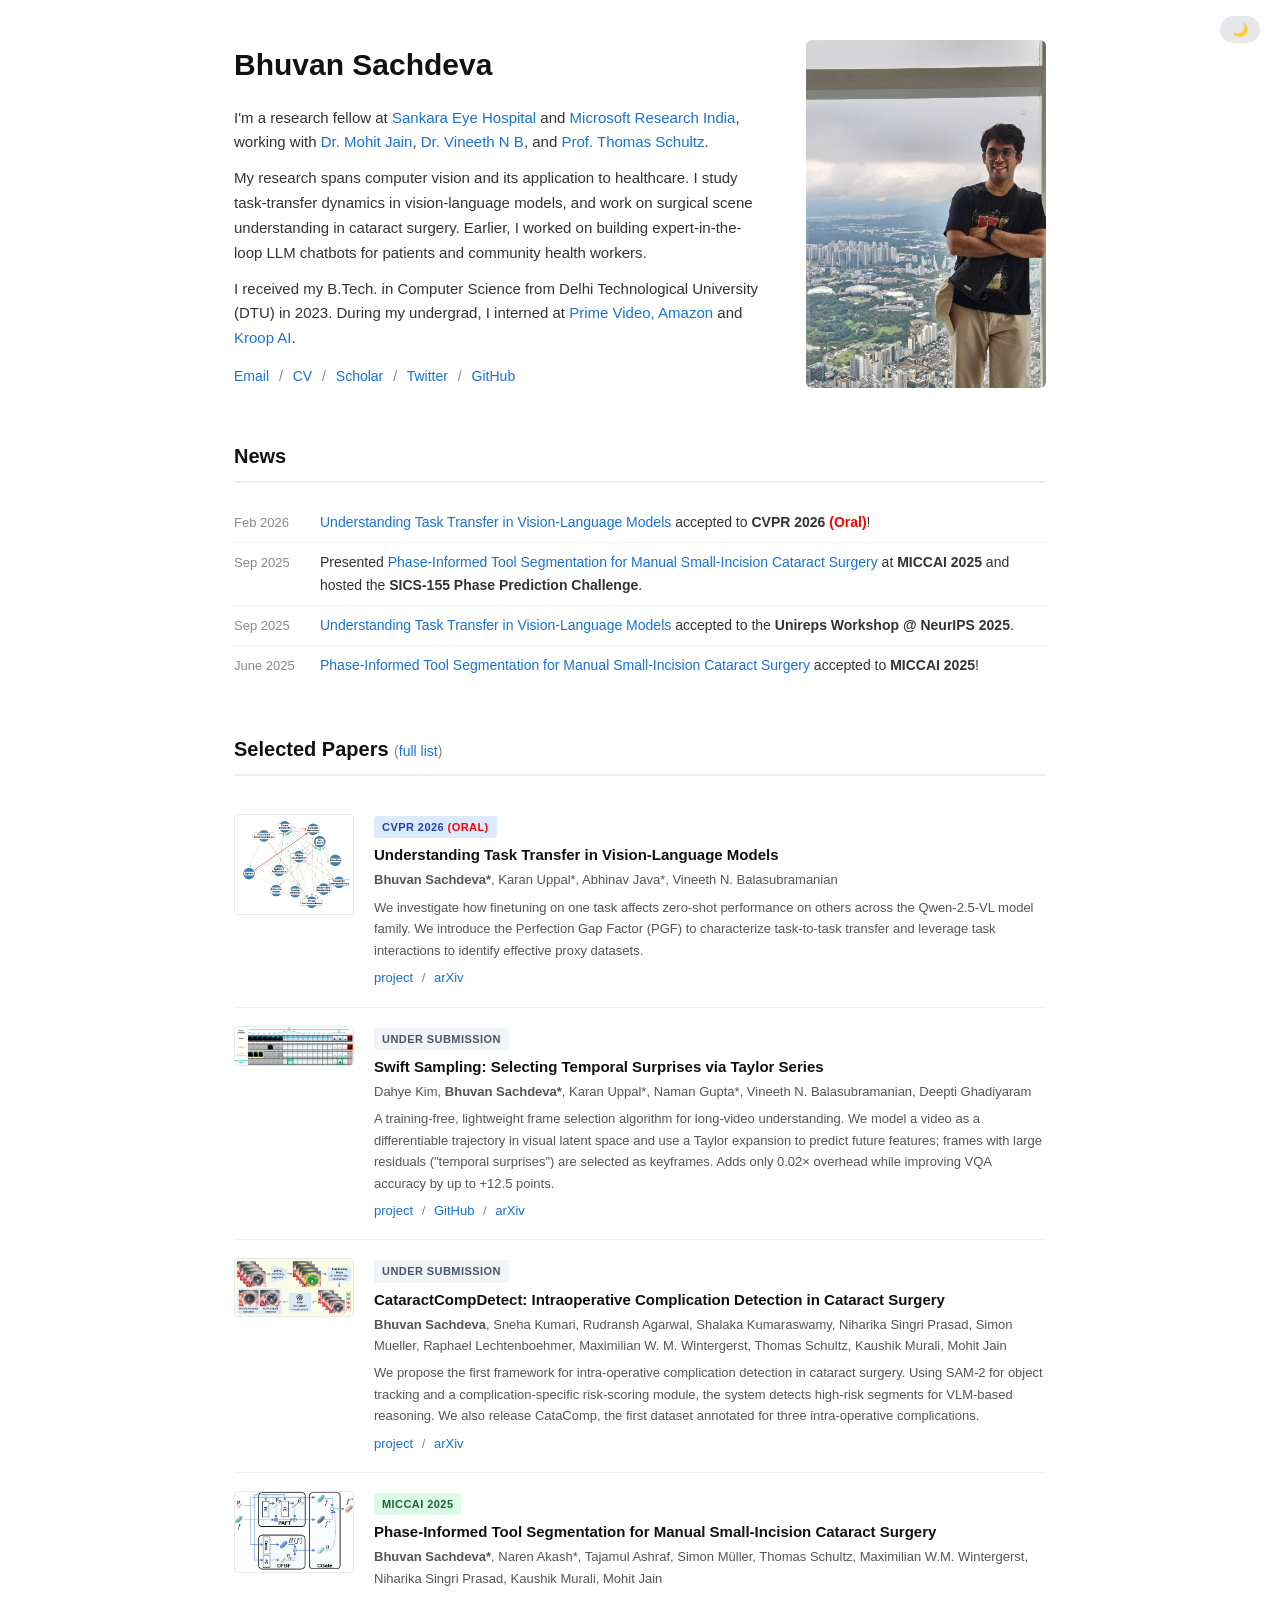
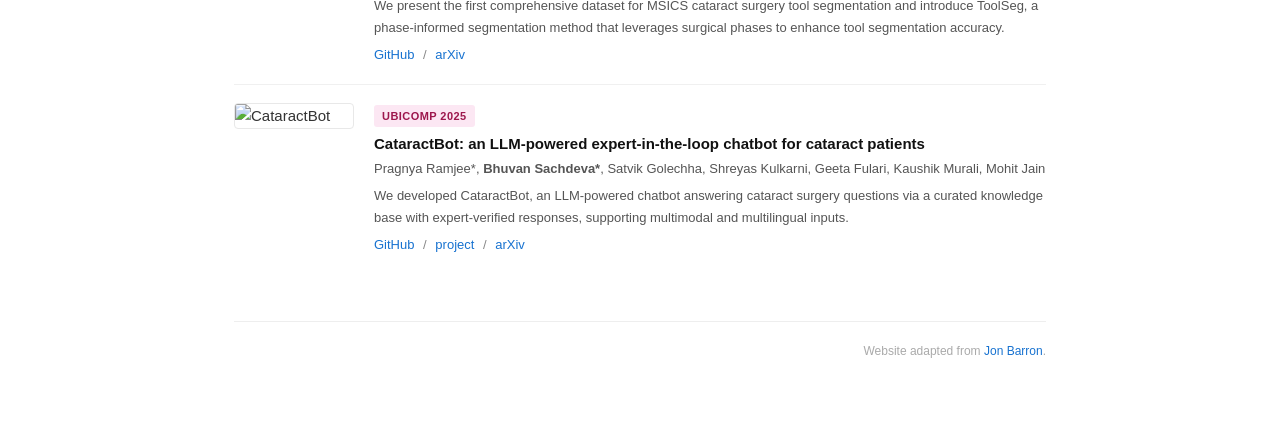
==== index.html @ 76981aab "Point Task Transfer title to CVPR page; drop separate CVPR link Co-authored-by: Copilot <223556219+C" ====
<!DOCTYPE HTML>
<html lang="en">
  <head>
    <meta http-equiv="Content-Type" content="text/html; charset=UTF-8">
    <title>Bhuvan Sachdeva</title>
    <meta name="author" content="Bhuvan Sachdeva">
    <meta name="viewport" content="width=device-width, initial-scale=1">
    <link rel="shortcut icon" href="images/favicon/favicon.ico" type="image/x-icon">
    <link rel="stylesheet" type="text/css" href="stylesheet.css">
    <link rel="preconnect" href="https://fonts.googleapis.com">
    <link rel="preconnect" href="https://fonts.gstatic.com" crossorigin>
    <meta name="google-site-verification" content="ce9gPNCKdp3xchlWfo3Unsd8j4MYMaeHpjmgMahE4kA" />
  </head>

  <body>
    <button class="theme-toggle" onclick="toggleTheme()" id="theme-btn"></button>
    <script>
      const btn = document.getElementById('theme-btn');
      const saved = localStorage.getItem('theme');
      const prefersDark = window.matchMedia('(prefers-color-scheme: dark)').matches;
      const isDark = saved ? saved === 'dark' : prefersDark;
      document.documentElement.setAttribute('data-theme', isDark ? 'dark' : 'light');
      btn.textContent = isDark ? '☀️' : '🌙';
      function toggleTheme() {
        const dark = document.documentElement.getAttribute('data-theme') === 'dark';
        document.documentElement.setAttribute('data-theme', dark ? 'light' : 'dark');
        btn.textContent = dark ? '🌙' : '☀️';
        localStorage.setItem('theme', dark ? 'light' : 'dark');
      }
    </script>
    <div class="container">

      <!-- Profile Section -->
      <section class="profile-section">
        <div class="profile-text">
          <h1 class="name">Bhuvan Sachdeva</h1>
          <p>
            I'm a research fellow at <a href="https://sankaraeye.com/">Sankara Eye Hospital</a> and <a href="https://www.microsoft.com/en-us/research/lab/microsoft-research-india/">Microsoft Research India</a>, working with <a href="https://mohitjaindr.github.io/">Dr. Mohit Jain</a>,
            <a href="https://people.iith.ac.in/vineethnb/">Dr. Vineeth N B</a>, and <a href="https://www.uni-bonn.de/en/research-and-teaching/research-profile/transdisciplinary-research-areas/tra-3-life-and-health/members-directory/thomas-schultz">Prof. Thomas Schultz</a>.
          </p>
          <p>
            My research spans computer vision and its application to healthcare. I study task-transfer dynamics in vision-language models, and work on surgical scene understanding in cataract surgery. Earlier, I worked on building expert-in-the-loop LLM chatbots for patients and community health workers.
          </p>
          <p>
            I received my B.Tech. in Computer Science from Delhi Technological University (DTU) in 2023. During my undergrad, I interned at <a href="https://www.amazon.science/">Prime Video, Amazon</a> and <a href="https://kroop.ai/">Kroop AI</a>.
          </p>
          <div class="links">
            <a href="mailto:sachdeva.bhuvan21@gmail.com">Email</a>
            <span class="sep">/</span>
            <a href="data/BhuvanSachdeva-CV.pdf">CV</a>
            <span class="sep">/</span>
            <a href="https://scholar.google.com/citations?user=4wp1xtwAAAAJ&hl=en">Scholar</a>
            <span class="sep">/</span>
            <a href="https://x.com/SachdevaBhuvan">Twitter</a>
            <span class="sep">/</span>
            <a href="https://github.com/Bhuvan-21">GitHub</a>
          </div>
        </div>
        <div class="profile-photo">
          <img src="images/BhuvanSachdeva.jpeg" alt="Bhuvan Sachdeva">
        </div>
      </section>

      <!-- News Section -->
      <section class="content-section">
        <h2>News</h2>
        <ul class="news-list">
          <li>
            <span class="news-date">Feb 2026</span>
            <span class="news-text"><a href="https://aka.ms/task-transfer-vlms/">Understanding Task Transfer in Vision-Language Models</a> accepted to <strong>CVPR 2026 <span style="color:red;">(Oral)</span></strong>!</span>
          </li>
          <li>
            <span class="news-date">Sep 2025</span>
            <span class="news-text">Presented <a href="https://arxiv.org/abs/2411.16794">Phase-Informed Tool Segmentation for Manual Small-Incision Cataract Surgery</a> at <strong>MICCAI 2025</strong> and hosted the <strong>SICS-155 Phase Prediction Challenge</strong>.</span>
          </li>
          <li>
            <span class="news-date">Sep 2025</span>
            <span class="news-text"><a href="https://aka.ms/task-transfer-vlms/">Understanding Task Transfer in Vision-Language Models</a> accepted to the <strong>Unireps Workshop @ NeurIPS 2025</strong>.</span>
          </li>
          <li>
            <span class="news-date">June 2025</span>
            <span class="news-text"><a href="https://arxiv.org/abs/2411.16794">Phase-Informed Tool Segmentation for Manual Small-Incision Cataract Surgery</a> accepted to <strong>MICCAI 2025</strong>!</span>
          </li>
        </ul>
      </section>

      <!-- Selected Papers Section -->
      <section class="content-section">
        <h2>Selected Papers <span class="section-note">(<a href="publications.html">full list</a>)</span></h2>

        <div class="paper-card highlight-paper">
          <div class="paper-thumb">
            <img src="images/TaskTransfer.png" alt="Task Transfer">
          </div>
          <div class="paper-info">
            <div class="venue-badge cvpr">CVPR 2026 <span style="color:red;">(Oral)</span></div>
            <a class="paper-title" href="https://cvpr.thecvf.com/virtual/2026/oral/40378">Understanding Task Transfer in Vision-Language Models</a>
            <p class="paper-authors"><strong>Bhuvan Sachdeva*</strong>, Karan Uppal*, Abhinav Java*, Vineeth N. Balasubramanian</p>
            <p class="paper-desc">We investigate how finetuning on one task affects zero-shot performance on others across the Qwen-2.5-VL model family. We introduce the Perfection Gap Factor (PGF) to characterize task-to-task transfer and leverage task interactions to identify effective proxy datasets.</p>
            <div class="paper-links">
              <a href="https://aka.ms/task-transfer-vlms/">project</a>
              <span class="sep">/</span>
              <a href="https://arxiv.org/abs/2511.18787">arXiv</a>
            </div>
          </div>
        </div>

        <div class="paper-card highlight-paper">
          <div class="paper-thumb">
            <img src="images/SwiftSampling.png" alt="Swift Sampling">
          </div>
          <div class="paper-info">
            <div class="venue-badge submission">Under Submission</div>
            <a class="paper-title" href="https://kim-dahye.github.io/swift-sampling/">Swift Sampling: Selecting Temporal Surprises via Taylor Series</a>
            <p class="paper-authors">Dahye Kim, <strong>Bhuvan Sachdeva*</strong>, Karan Uppal*, Naman Gupta*, Vineeth N. Balasubramanian, Deepti Ghadiyaram</p>
            <p class="paper-desc">A training-free, lightweight frame selection algorithm for long-video understanding. We model a video as a differentiable trajectory in visual latent space and use a Taylor expansion to predict future features; frames with large residuals ("temporal surprises") are selected as keyframes. Adds only 0.02× overhead while improving VQA accuracy by up to +12.5 points.</p>
            <div class="paper-links">
              <a href="https://kim-dahye.github.io/swift-sampling/">project</a>
              <span class="sep">/</span>
              <a href="https://github.com/kim-dahye/SwiftSampling">GitHub</a>
              <span class="sep">/</span>
              <a href="https://arxiv.org/abs/2605.22678">arXiv</a>
            </div>
          </div>
        </div>

        <div class="paper-card highlight-paper">
          <div class="paper-thumb">
            <img src="images/CataComp.jpg" alt="CataractCompDetect">
          </div>
          <div class="paper-info">
            <div class="venue-badge submission">Under Submission</div>
            <a class="paper-title" href="https://arxiv.org/pdf/2511.18968">CataractCompDetect: Intraoperative Complication Detection in Cataract Surgery</a>
            <p class="paper-authors"><strong>Bhuvan Sachdeva</strong>, Sneha Kumari, Rudransh Agarwal, Shalaka Kumaraswamy, Niharika Singri Prasad, Simon Mueller, Raphael Lechtenboehmer, Maximilian W. M. Wintergerst, Thomas Schultz, Kaushik Murali, Mohit Jain</p>
            <p class="paper-desc">We propose the first framework for intra-operative complication detection in cataract surgery. Using SAM-2 for object tracking and a complication-specific risk-scoring module, the system detects high-risk segments for VLM-based reasoning. We also release CataComp, the first dataset annotated for three intra-operative complications.</p>
            <div class="paper-links">
              <a href="https://sri-kanchi-kamakoti-medical-trust.github.io/sics-comp-detect/">project</a>
              <span class="sep">/</span>
              <a href="https://arxiv.org/pdf/2511.18968">arXiv</a>
            </div>
          </div>
        </div>

        <div class="paper-card highlight-paper">
          <div class="paper-thumb">
            <img src="images/ToolSeg.png" alt="ToolSeg">
          </div>
          <div class="paper-info">
            <div class="venue-badge miccai">MICCAI 2025</div>
            <a class="paper-title" href="https://papers.miccai.org/miccai-2025/paper/1776_paper.pdf">Phase-Informed Tool Segmentation for Manual Small-Incision Cataract Surgery</a>
            <p class="paper-authors"><strong>Bhuvan Sachdeva*</strong>, Naren Akash*, Tajamul Ashraf, Simon Müller, Thomas Schultz, Maximilian W.M. Wintergerst, Niharika Singri Prasad, Kaushik Murali, Mohit Jain</p>
            <p class="paper-desc">We present the first comprehensive dataset for MSICS cataract surgery tool segmentation and introduce ToolSeg, a phase-informed segmentation method that leverages surgical phases to enhance tool segmentation accuracy.</p>
            <div class="paper-links">
              <a href="https://github.com/Sri-Kanchi-Kamakoti-Medical-Trust/ToolSeg">GitHub</a>
              <span class="sep">/</span>
              <a href="https://arxiv.org/abs/2411.16794">arXiv</a>
            </div>
          </div>
        </div>

        <div class="paper-card highlight-paper">
          <div class="paper-thumb">
            <img src="images/Catbot.png" alt="CataractBot">
          </div>
          <div class="paper-info">
            <div class="venue-badge acm">UbiComp 2025</div>
            <a class="paper-title" href="https://dl.acm.org/doi/pdf/10.1145/3729479">CataractBot: an LLM-powered expert-in-the-loop chatbot for cataract patients</a>
            <p class="paper-authors">Pragnya Ramjee*, <strong>Bhuvan Sachdeva*</strong>, Satvik Golechha, Shreyas Kulkarni, Geeta Fulari, Kaushik Murali, Mohit Jain</p>
            <p class="paper-desc">We developed CataractBot, an LLM-powered chatbot answering cataract surgery questions via a curated knowledge base with expert-verified responses, supporting multimodal and multilingual inputs.</p>
            <div class="paper-links">
              <a href="https://github.com/Microsoft/byoeb">GitHub</a>
              <span class="sep">/</span>
              <a href="https://www.microsoft.com/en-us/research/publication/cataractbot-an-llm-powered-expert-in-the-loop-chatbot-for-cataract-patients/">project</a>
              <span class="sep">/</span>
              <a href="https://arxiv.org/abs/2402.04620">arXiv</a>
            </div>
          </div>
        </div>
      </section>

      <!-- Footer -->
      <footer>
        <p>Website adapted from <a href="https://jonbarron.info/">Jon Barron</a>.</p>
      </footer>

    </div>
  </body>
</html>
---- stylesheet.css ----
/* ── Base ── */
*, *::before, *::after { box-sizing: border-box; }

/* ── Color variables ── */
:root {
  --bg: #ffffff;
  --text: #333333;
  --text-secondary: #555555;
  --text-muted: #888888;
  --heading: #111111;
  --link: #1772d0;
  --link-hover: #f09228;
  --border: #f0f0f0;
  --border-section: #eeeeee;
  --news-border: #f2f2f2;
  --thumb-border: #e8e8e8;
  --footer-text: #aaaaaa;
  --toggle-bg: #e5e7eb;
  --toggle-fg: #374151;
}

[data-theme="dark"] {
  --bg: #0f1117;
  --text: #d1d5db;
  --text-secondary: #9ca3af;
  --text-muted: #6b7280;
  --heading: #f3f4f6;
  --link: #60a5fa;
  --link-hover: #f09228;
  --border: #1f2937;
  --border-section: #1f2937;
  --news-border: #1f2937;
  --thumb-border: #374151;
  --footer-text: #4b5563;
  --toggle-bg: #374151;
  --toggle-fg: #d1d5db;
}

body {
  margin: 0;
  padding: 0;
  background: #fff;
  color: #333;
  font-family: -apple-system, BlinkMacSystemFont, 'Segoe UI', Helvetica, Arial, sans-serif;
  font-size: 15px;
  line-height: 1.65;
  background: var(--bg);
  color: var(--text);
  transition: background 0.2s, color 0.2s;
}

a {
  color: var(--link);
  text-decoration: none;
}
a:hover, a:focus {
  color: var(--link-hover);
  text-decoration: none;
}

h1, h2, h3 {
  font-family: -apple-system, BlinkMacSystemFont, 'Segoe UI', Helvetica, Arial, sans-serif;
  font-weight: 700;
  margin: 0;
}

p { margin: 0 0 0.75em; }
p:last-child { margin-bottom: 0; }

strong { font-weight: 700; }

/* ── Layout ── */
.container {
  max-width: 860px;
  margin: 0 auto;
  padding: 40px 24px 60px;
}

/* ── Profile Section ── */
.profile-section {
  display: flex;
  align-items: stretch;
  gap: 40px;
  margin-bottom: 52px;
}

.profile-text {
  flex: 1;
}

h1.name {
  font-size: 30px;
  font-weight: 700;
  margin-bottom: 16px;
  color: var(--heading);
}

.profile-photo {
  flex-shrink: 0;
  width: 240px;
}

.profile-photo img {
  width: 100%;
  height: 100%;
  border-radius: 6px;
  object-fit: cover;
  object-position: center top;
  display: block;
}

.links {
  margin-top: 14px;
  font-size: 14px;
}

.links .sep {
  margin: 0 6px;
  color: var(--text-muted);
}

/* ── Content Sections ── */
.content-section {
  margin-bottom: 48px;
}

.content-section h2 {
  font-size: 20px;
  font-weight: 700;
  color: var(--heading);
  border-bottom: 2px solid var(--border-section);
  padding-bottom: 8px;
  margin-bottom: 20px;
}

.section-note {
  font-size: 14px;
  font-weight: 400;
  color: var(--text-muted);
}

/* ── News ── */
.news-list {
  list-style: none;
  margin: 0;
  padding: 0;
}

.news-list li {
  display: flex;
  gap: 16px;
  padding: 8px 0;
  border-bottom: 1px solid var(--news-border);
  font-size: 14px;
}

.news-list li:last-child { border-bottom: none; }

.news-date {
  flex-shrink: 0;
  width: 70px;
  color: var(--text-muted);
  font-size: 13px;
  padding-top: 1px;
}

/* ── Paper Cards ── */
.paper-card {
  display: flex;
  gap: 20px;
  padding: 18px 0;
  border-bottom: 1px solid var(--border);
}

.paper-card:last-child { border-bottom: none; }

.highlight-paper {
}

.paper-thumb {
  flex-shrink: 0;
  width: 120px;
  align-self: flex-start;
}

.paper-thumb img {
  width: 100%;
  border-radius: 4px;
  border: 1px solid var(--thumb-border);
  display: block;
}

.paper-info {
  flex: 1;
}

.venue-badge {
  display: inline-block;
  font-size: 11px;
  font-weight: 700;
  letter-spacing: 0.04em;
  text-transform: uppercase;
  padding: 2px 8px;
  border-radius: 3px;
  margin-bottom: 6px;
}

.venue-badge.cvpr {
  background: #dbeafe;
  color: #1e40af;
}

.venue-badge.miccai {
  background: #dcfce7;
  color: #166534;
}

.venue-badge.acm {
  background: #fce7f3;
  color: #9d174d;
}

.venue-badge.nature {
  background: #fef9c3;
  color: #854d0e;
}

.venue-badge.chi {
  background: #ede9fe;
  color: #5b21b6;
}

.venue-badge.ejo {
  background: #ffedd5;
  color: #9a3412;
}

.venue-badge.submission {
  background: #f1f5f9;
  color: #475569;
}

a.paper-title {
  font-size: 15px;
  font-weight: 700;
  color: var(--heading);
  display: block;
  margin-bottom: 4px;
  line-height: 1.4;
}

a.paper-title:hover { color: var(--link); }

.paper-authors {
  font-size: 13px;
  color: var(--text-secondary);
  margin-bottom: 4px;
}

.paper-venue {
  font-size: 13px;
  color: var(--text-muted);
  font-style: italic;
  margin-bottom: 4px;
}

.paper-desc {
  font-size: 13px;
  color: var(--text-secondary);
  margin-top: 6px;
  margin-bottom: 4px;
}

.paper-links {
  font-size: 13px;
  margin-top: 6px;
}

.paper-links .sep {
  margin: 0 5px;
  color: var(--text-muted);
}

/* ── Footer ── */
footer {
  border-top: 1px solid var(--border-section);
  padding-top: 20px;
  font-size: 12px;
  color: var(--footer-text);
  text-align: right;
}

/* ── Dark mode toggle ── */
.theme-toggle {
  position: fixed;
  top: 16px;
  right: 20px;
  background: var(--toggle-bg);
  color: var(--toggle-fg);
  border: none;
  border-radius: 20px;
  padding: 6px 12px;
  font-size: 13px;
  cursor: pointer;
  z-index: 999;
  transition: background 0.2s, color 0.2s;
}
.theme-toggle:hover { opacity: 0.8; }
@media (max-width: 600px) {
  .profile-section {
    flex-direction: column-reverse;
    align-items: center;
  }
  .profile-photo { width: 140px; }
  .paper-thumb { width: 80px; }
  .news-date { width: 56px; }
}
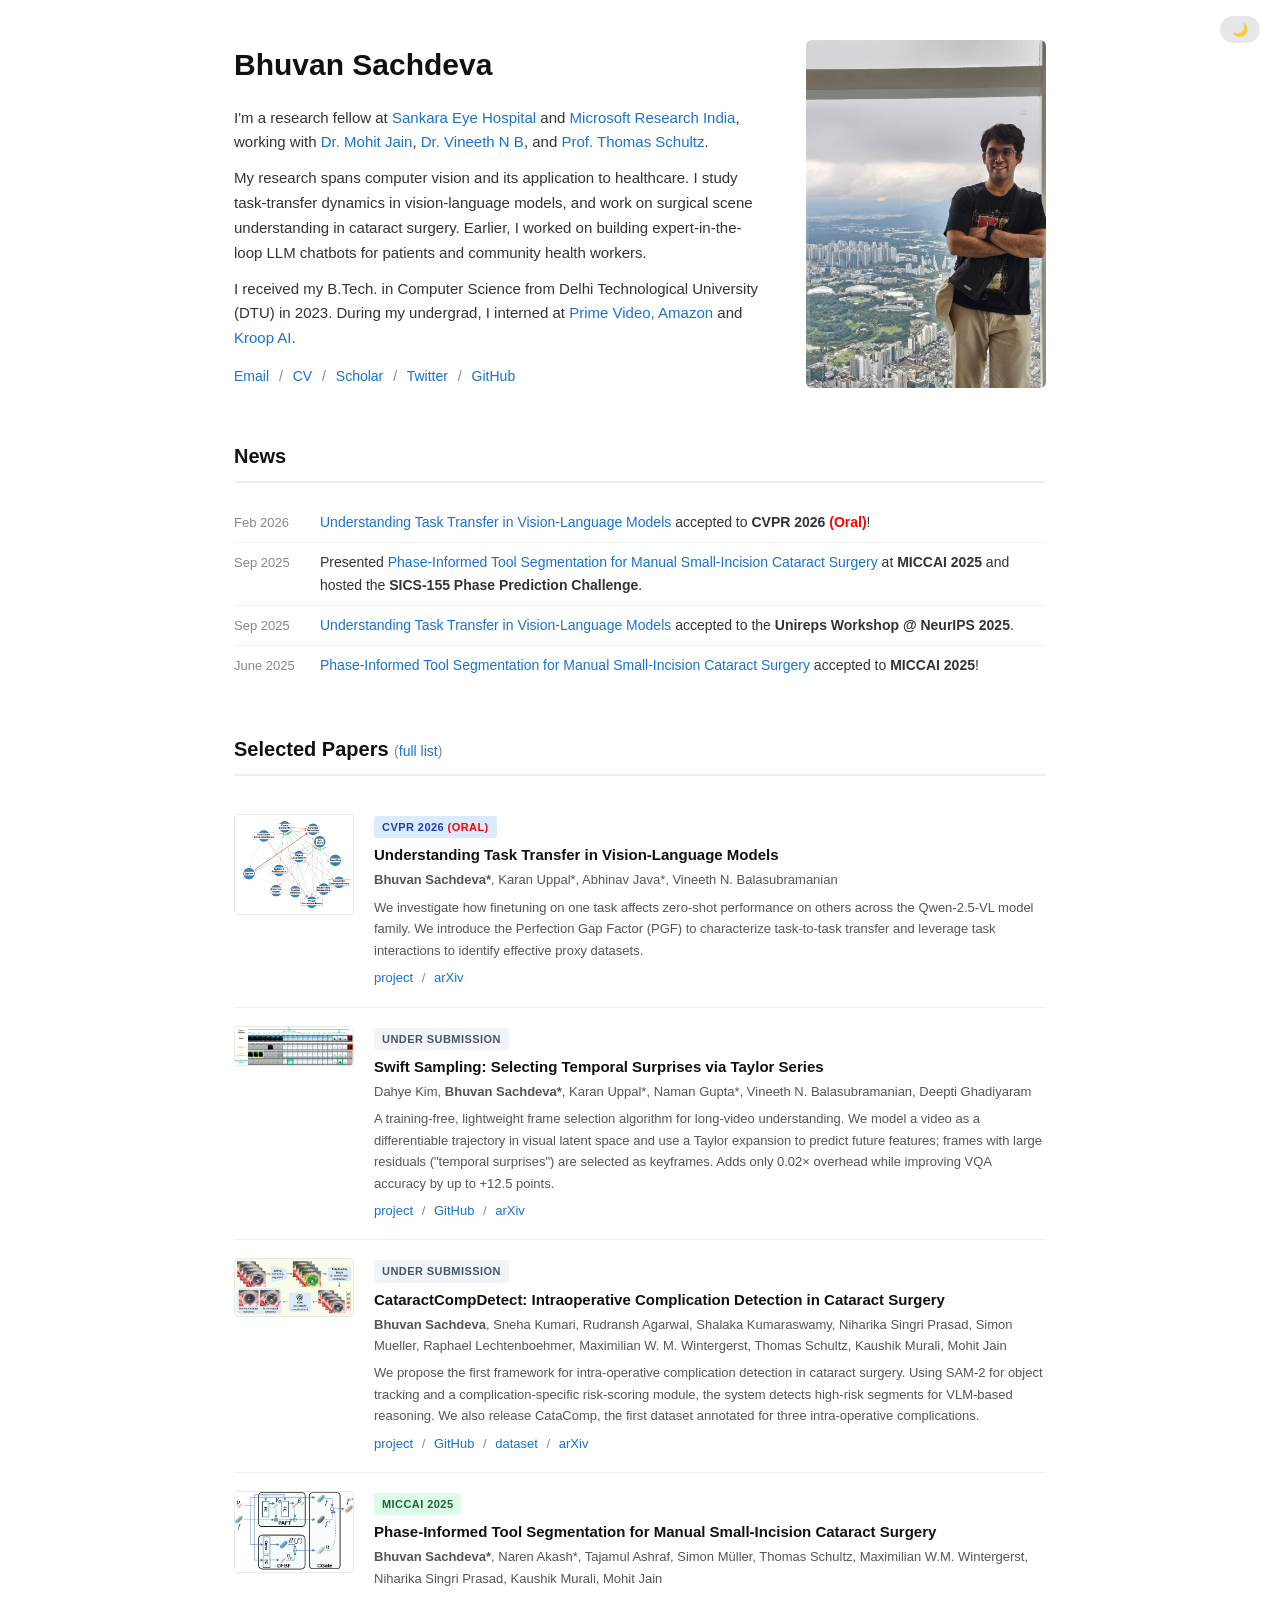
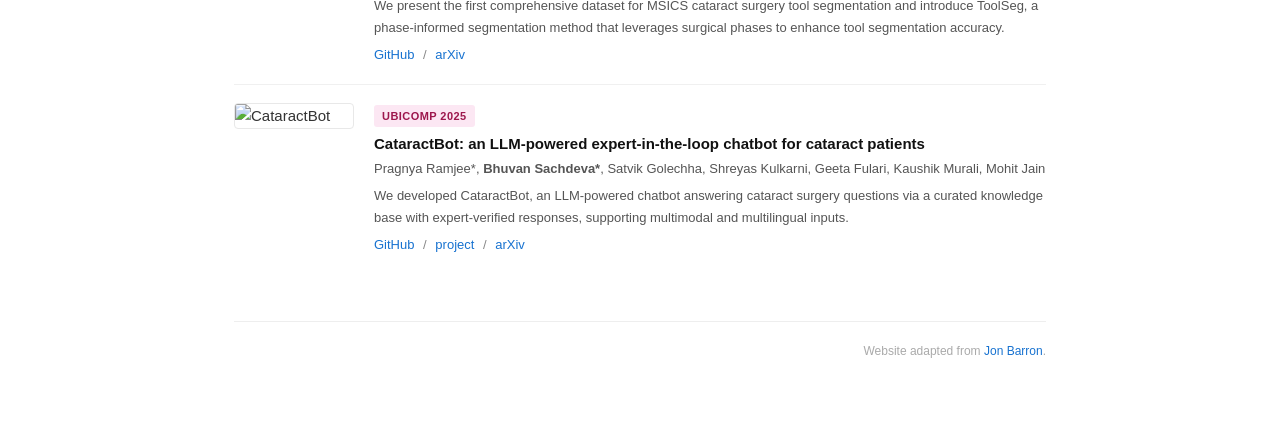
==== commit f63e6d36: "Add GitHub and dataset links to CataractCompDetect Co-authored-by: Copilot <223556219+Copilot@users." ====
--- a/index.html
+++ b/index.html
@@ -136,6 +136,10 @@
             <div class="paper-links">
               <a href="https://sri-kanchi-kamakoti-medical-trust.github.io/sics-comp-detect/">project</a>
               <span class="sep">/</span>
+              <a href="https://github.com/Sri-Kanchi-Kamakoti-Medical-Trust/CataCompDetect">GitHub</a>
+              <span class="sep">/</span>
+              <a href="https://huggingface.co/datasets/SankaraEyeHospital/Catacomp-104">dataset</a>
+              <span class="sep">/</span>
               <a href="https://arxiv.org/pdf/2511.18968">arXiv</a>
             </div>
           </div>
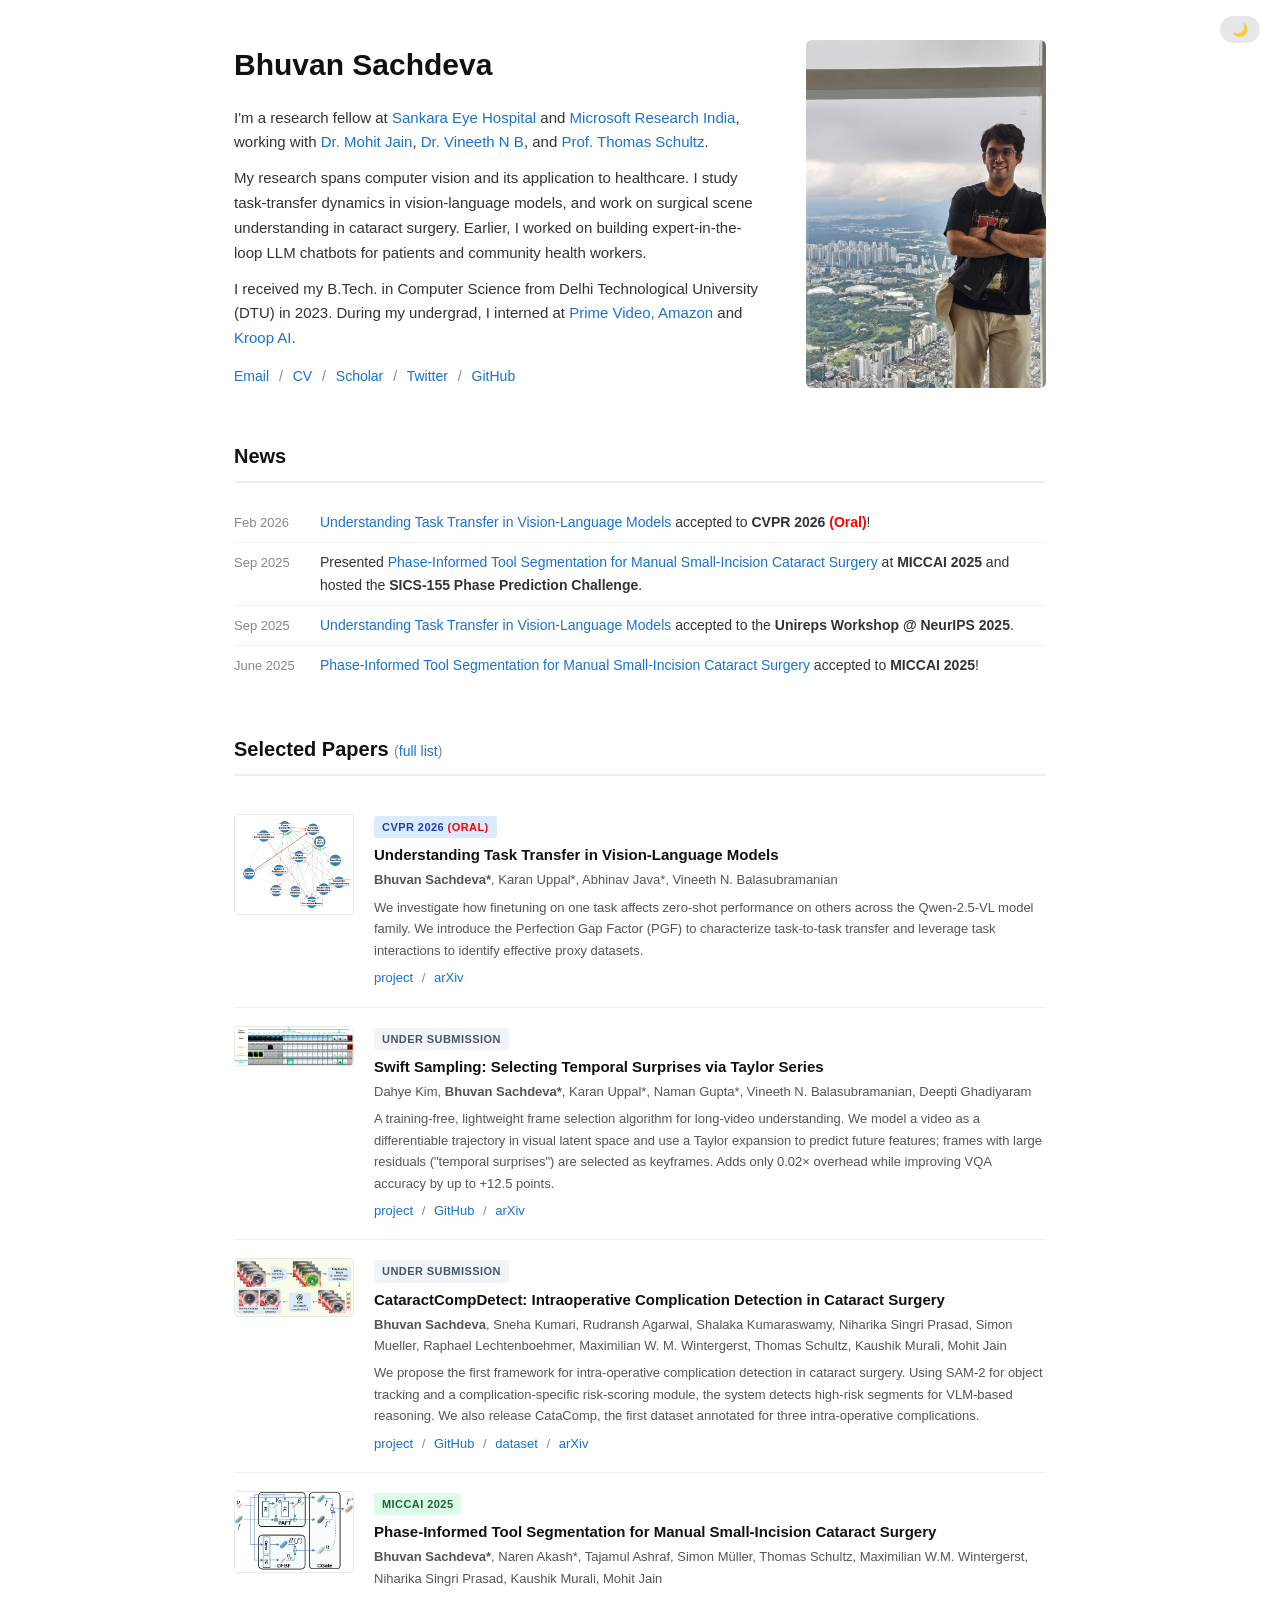
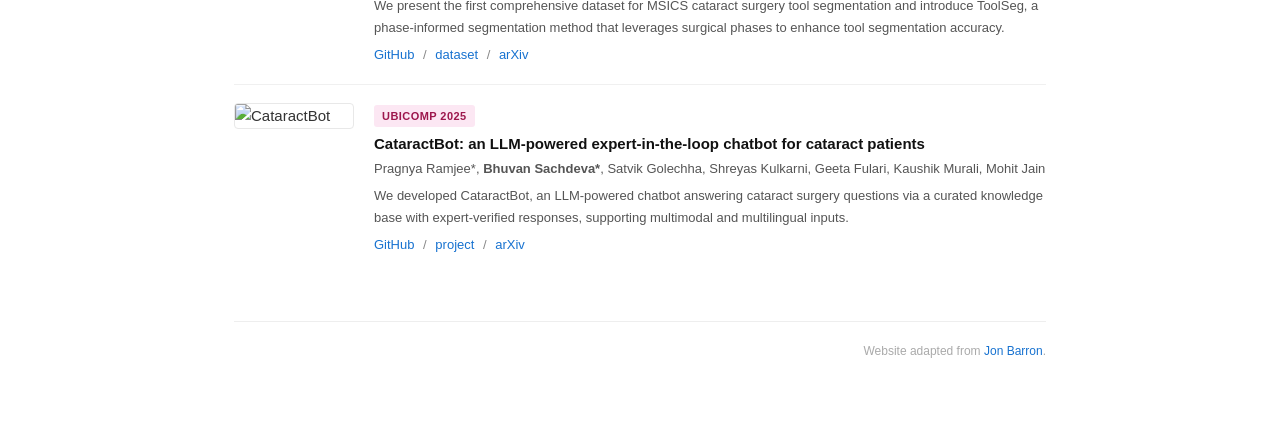
==== commit e5e24020: "Add dataset link to Phase-Informed Tool Segmentation Co-authored-by: Copilot <223556219+Copilot@user" ====
--- a/index.html
+++ b/index.html
@@ -157,6 +157,8 @@
             <div class="paper-links">
               <a href="https://github.com/Sri-Kanchi-Kamakoti-Medical-Trust/ToolSeg">GitHub</a>
               <span class="sep">/</span>
+              <a href="https://huggingface.co/datasets/SankaraEyeHospital/SankaraMSICS">dataset</a>
+              <span class="sep">/</span>
               <a href="https://arxiv.org/abs/2411.16794">arXiv</a>
             </div>
           </div>
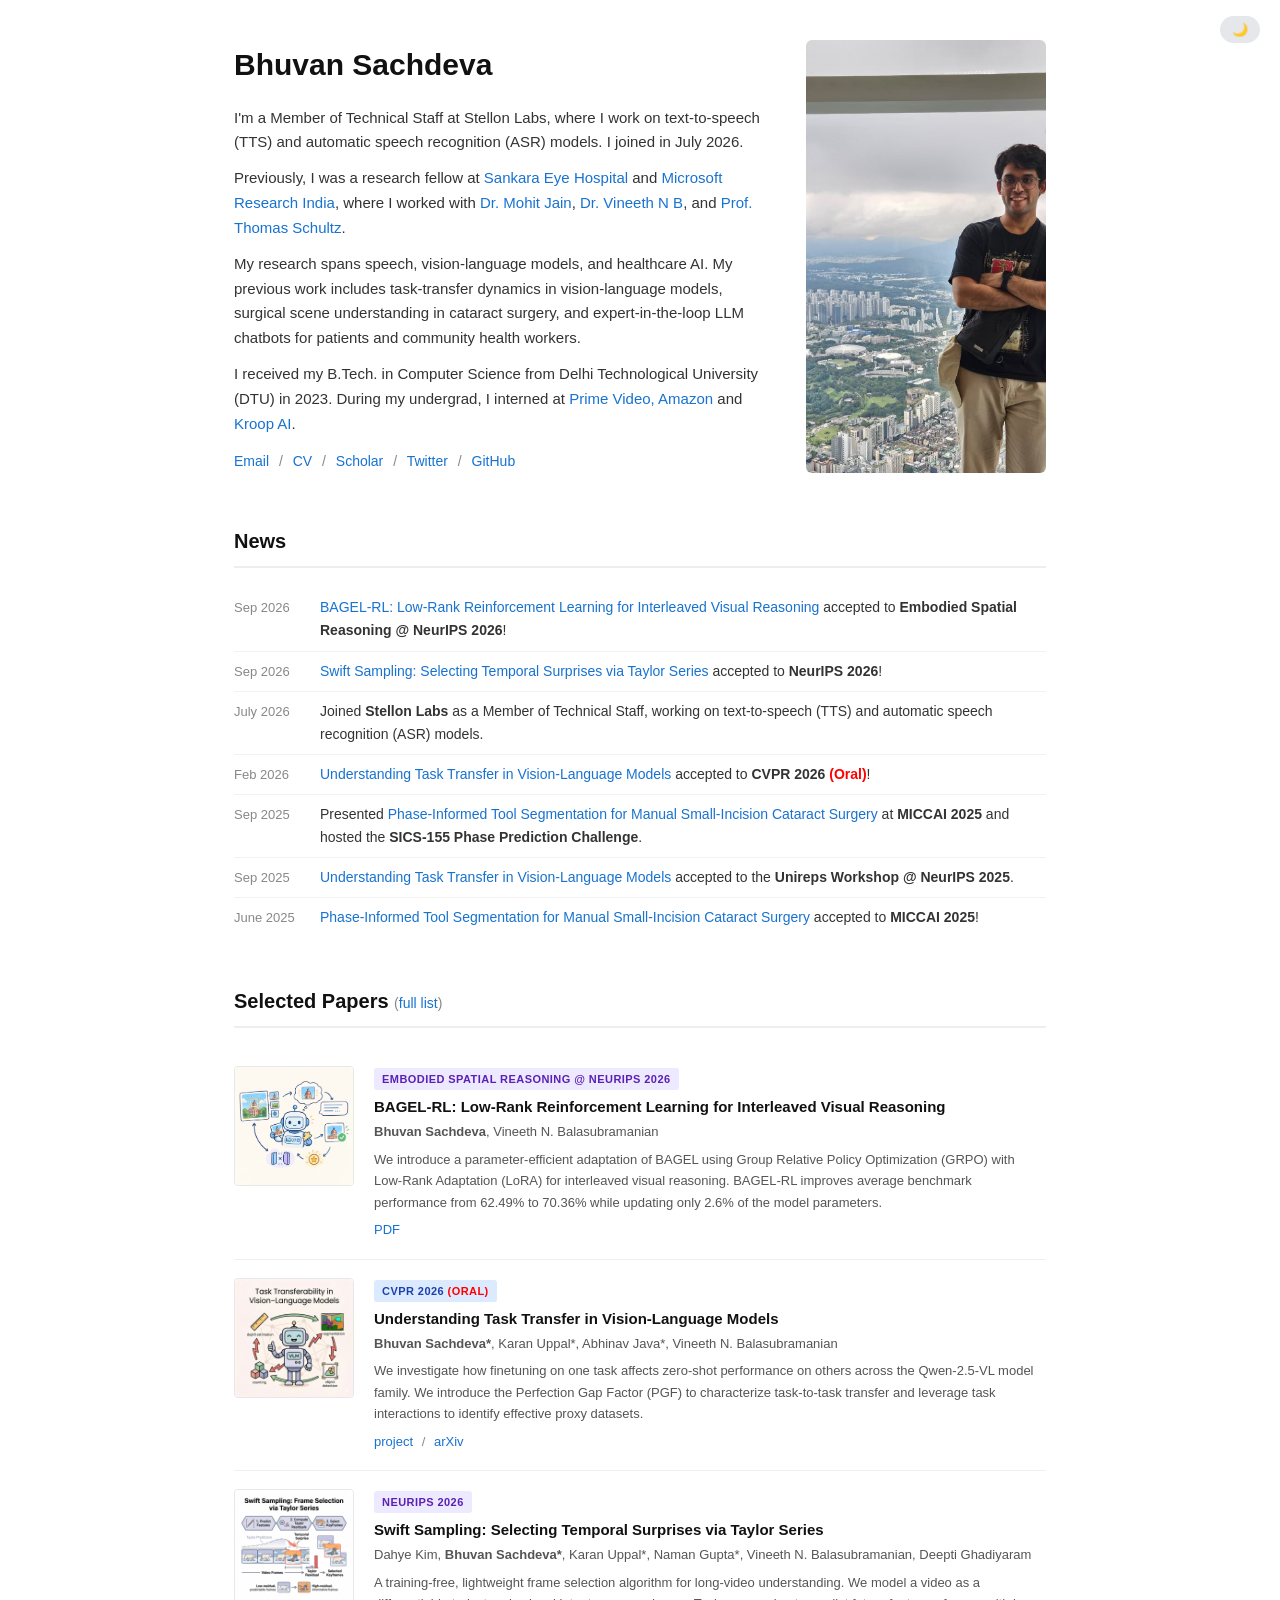
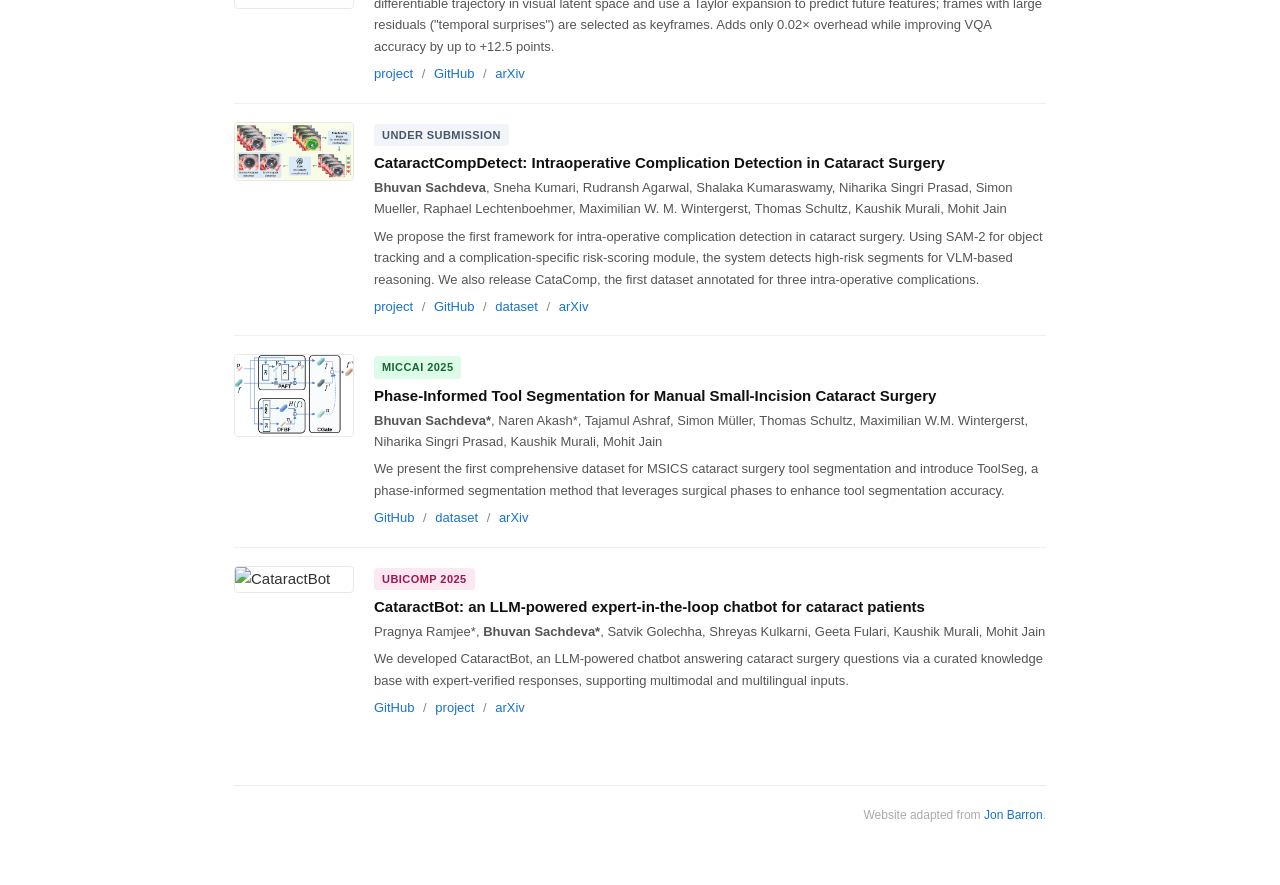
==== commit 0b7ddd3f: "Update role, publications, news, and paper icons" ====
--- a/index.html
+++ b/index.html
@@ -35,11 +35,14 @@
         <div class="profile-text">
           <h1 class="name">Bhuvan Sachdeva</h1>
           <p>
-            I'm a research fellow at <a href="https://sankaraeye.com/">Sankara Eye Hospital</a> and <a href="https://www.microsoft.com/en-us/research/lab/microsoft-research-india/">Microsoft Research India</a>, working with <a href="https://mohitjaindr.github.io/">Dr. Mohit Jain</a>,
+            I'm a Member of Technical Staff at Stellon Labs, where I work on text-to-speech (TTS) and automatic speech recognition (ASR) models. I joined in July 2026.
+          </p>
+          <p>
+            Previously, I was a research fellow at <a href="https://sankaraeye.com/">Sankara Eye Hospital</a> and <a href="https://www.microsoft.com/en-us/research/lab/microsoft-research-india/">Microsoft Research India</a>, where I worked with <a href="https://mohitjaindr.github.io/">Dr. Mohit Jain</a>,
             <a href="https://people.iith.ac.in/vineethnb/">Dr. Vineeth N B</a>, and <a href="https://www.uni-bonn.de/en/research-and-teaching/research-profile/transdisciplinary-research-areas/tra-3-life-and-health/members-directory/thomas-schultz">Prof. Thomas Schultz</a>.
           </p>
           <p>
-            My research spans computer vision and its application to healthcare. I study task-transfer dynamics in vision-language models, and work on surgical scene understanding in cataract surgery. Earlier, I worked on building expert-in-the-loop LLM chatbots for patients and community health workers.
+            My research spans speech, vision-language models, and healthcare AI. My previous work includes task-transfer dynamics in vision-language models, surgical scene understanding in cataract surgery, and expert-in-the-loop LLM chatbots for patients and community health workers.
           </p>
           <p>
             I received my B.Tech. in Computer Science from Delhi Technological University (DTU) in 2023. During my undergrad, I interned at <a href="https://www.amazon.science/">Prime Video, Amazon</a> and <a href="https://kroop.ai/">Kroop AI</a>.
@@ -66,6 +69,18 @@
         <h2>News</h2>
         <ul class="news-list">
           <li>
+            <span class="news-date">Sep 2026</span>
+            <span class="news-text"><a href="data/BAGEL-RL-v0.pdf">BAGEL-RL: Low-Rank Reinforcement Learning for Interleaved Visual Reasoning</a> accepted to <strong>Embodied Spatial Reasoning @ NeurIPS 2026</strong>!</span>
+          </li>
+          <li>
+            <span class="news-date">Sep 2026</span>
+            <span class="news-text"><a href="https://kim-dahye.github.io/swift-sampling/">Swift Sampling: Selecting Temporal Surprises via Taylor Series</a> accepted to <strong>NeurIPS 2026</strong>!</span>
+          </li>
+          <li>
+            <span class="news-date">July 2026</span>
+            <span class="news-text">Joined <strong>Stellon Labs</strong> as a Member of Technical Staff, working on text-to-speech (TTS) and automatic speech recognition (ASR) models.</span>
+          </li>
+          <li>
             <span class="news-date">Feb 2026</span>
             <span class="news-text"><a href="https://aka.ms/task-transfer-vlms/">Understanding Task Transfer in Vision-Language Models</a> accepted to <strong>CVPR 2026 <span style="color:red;">(Oral)</span></strong>!</span>
           </li>
@@ -87,6 +102,21 @@
       <!-- Selected Papers Section -->
       <section class="content-section">
         <h2>Selected Papers <span class="section-note">(<a href="publications.html">full list</a>)</span></h2>
+
+        <div class="paper-card highlight-paper">
+          <div class="paper-thumb">
+            <img src="images/bagel-rl-icon.png" alt="BAGEL-RL">
+          </div>
+          <div class="paper-info">
+            <div class="venue-badge neurips">Embodied Spatial Reasoning @ NeurIPS 2026</div>
+            <a class="paper-title" href="data/BAGEL-RL-v0.pdf">BAGEL-RL: Low-Rank Reinforcement Learning for Interleaved Visual Reasoning</a>
+            <p class="paper-authors"><strong>Bhuvan Sachdeva</strong>, Vineeth N. Balasubramanian</p>
+            <p class="paper-desc">We introduce a parameter-efficient adaptation of BAGEL using Group Relative Policy Optimization (GRPO) with Low-Rank Adaptation (LoRA) for interleaved visual reasoning. BAGEL-RL improves average benchmark performance from 62.49% to 70.36% while updating only 2.6% of the model parameters.</p>
+            <div class="paper-links">
+              <a href="data/BAGEL-RL-v0.pdf">PDF</a>
+            </div>
+          </div>
+        </div>
 
         <div class="paper-card highlight-paper">
           <div class="paper-thumb">
@@ -110,7 +140,7 @@
             <img src="images/SwiftSampling.png" alt="Swift Sampling">
           </div>
           <div class="paper-info">
-            <div class="venue-badge submission">Under Submission</div>
+            <div class="venue-badge neurips">NeurIPS 2026</div>
             <a class="paper-title" href="https://kim-dahye.github.io/swift-sampling/">Swift Sampling: Selecting Temporal Surprises via Taylor Series</a>
             <p class="paper-authors">Dahye Kim, <strong>Bhuvan Sachdeva*</strong>, Karan Uppal*, Naman Gupta*, Vineeth N. Balasubramanian, Deepti Ghadiyaram</p>
             <p class="paper-desc">A training-free, lightweight frame selection algorithm for long-video understanding. We model a video as a differentiable trajectory in visual latent space and use a Taylor expansion to predict future features; frames with large residuals ("temporal surprises") are selected as keyframes. Adds only 0.02× overhead while improving VQA accuracy by up to +12.5 points.</p>
--- a/stylesheet.css
+++ b/stylesheet.css
@@ -210,6 +210,11 @@
   color: #1e40af;
 }
 
+.venue-badge.neurips {
+  background: #ede9fe;
+  color: #5b21b6;
+}
+
 .venue-badge.miccai {
   background: #dcfce7;
   color: #166534;
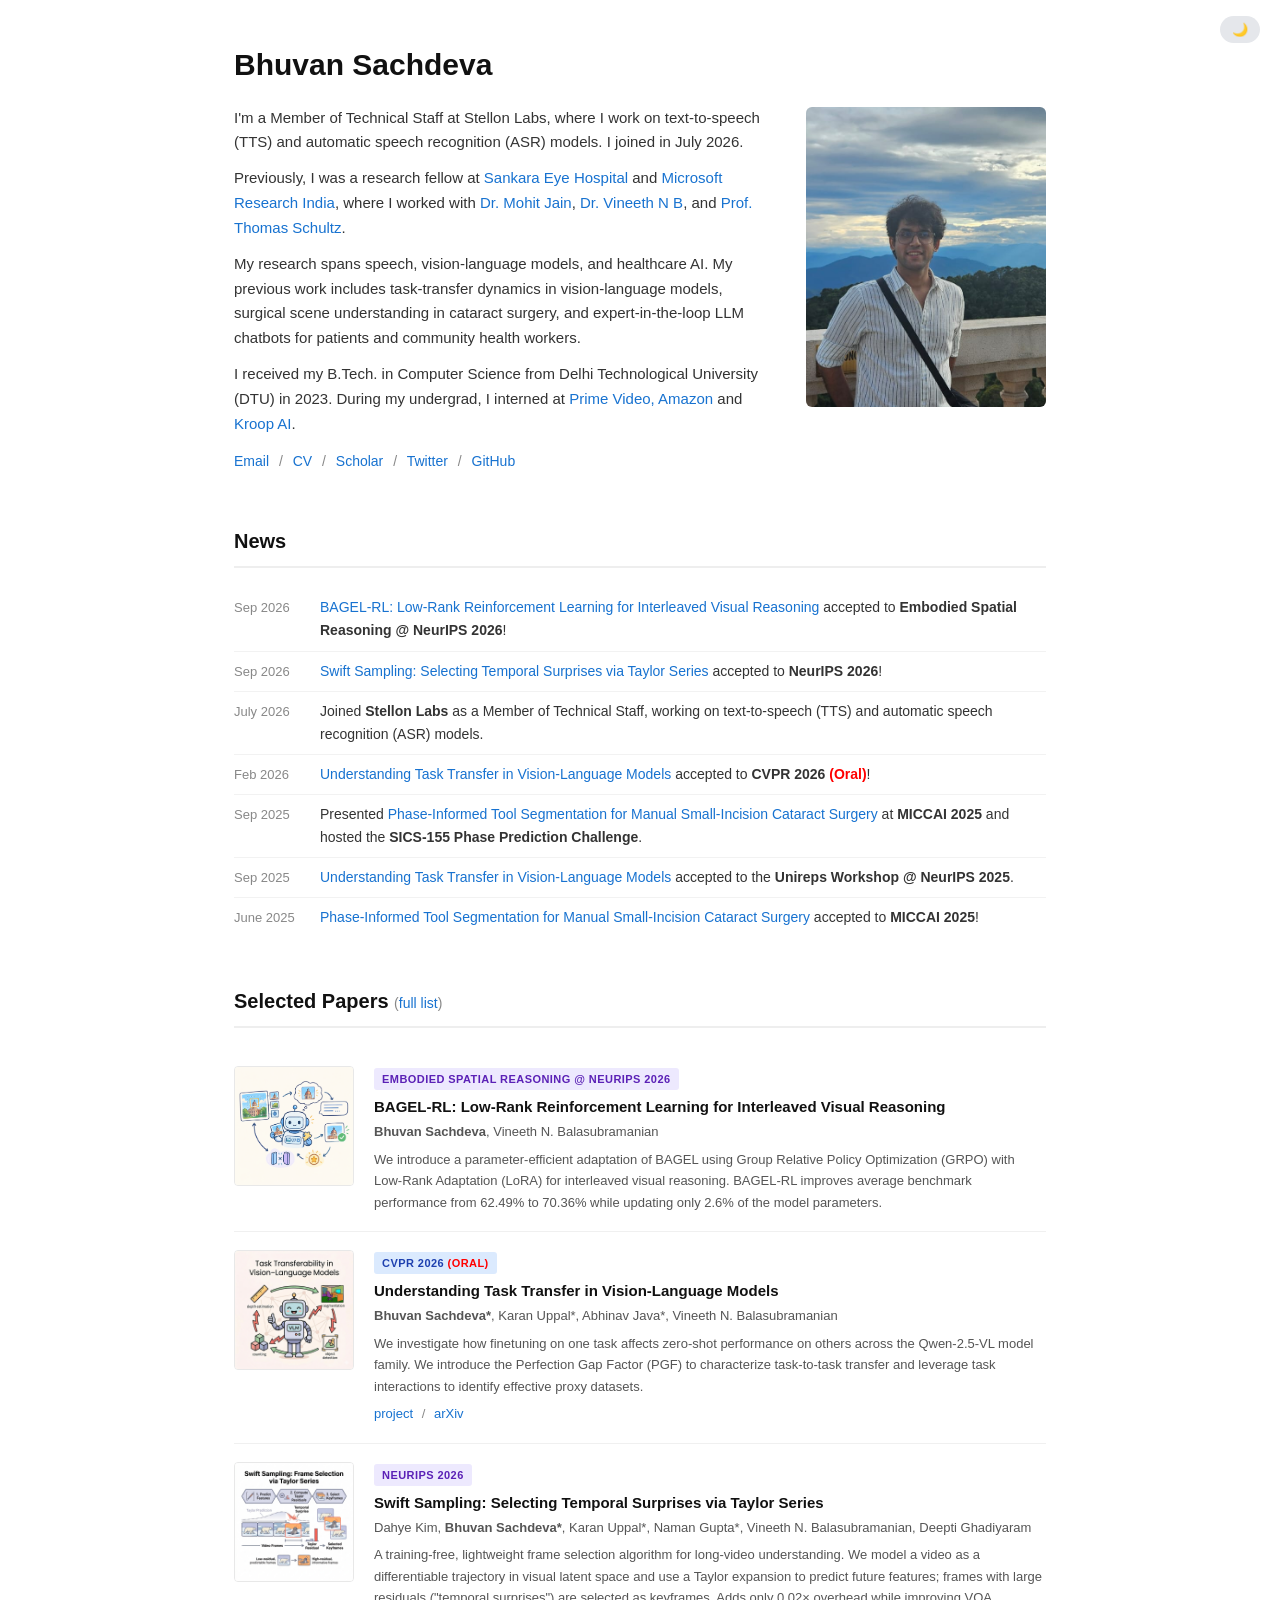
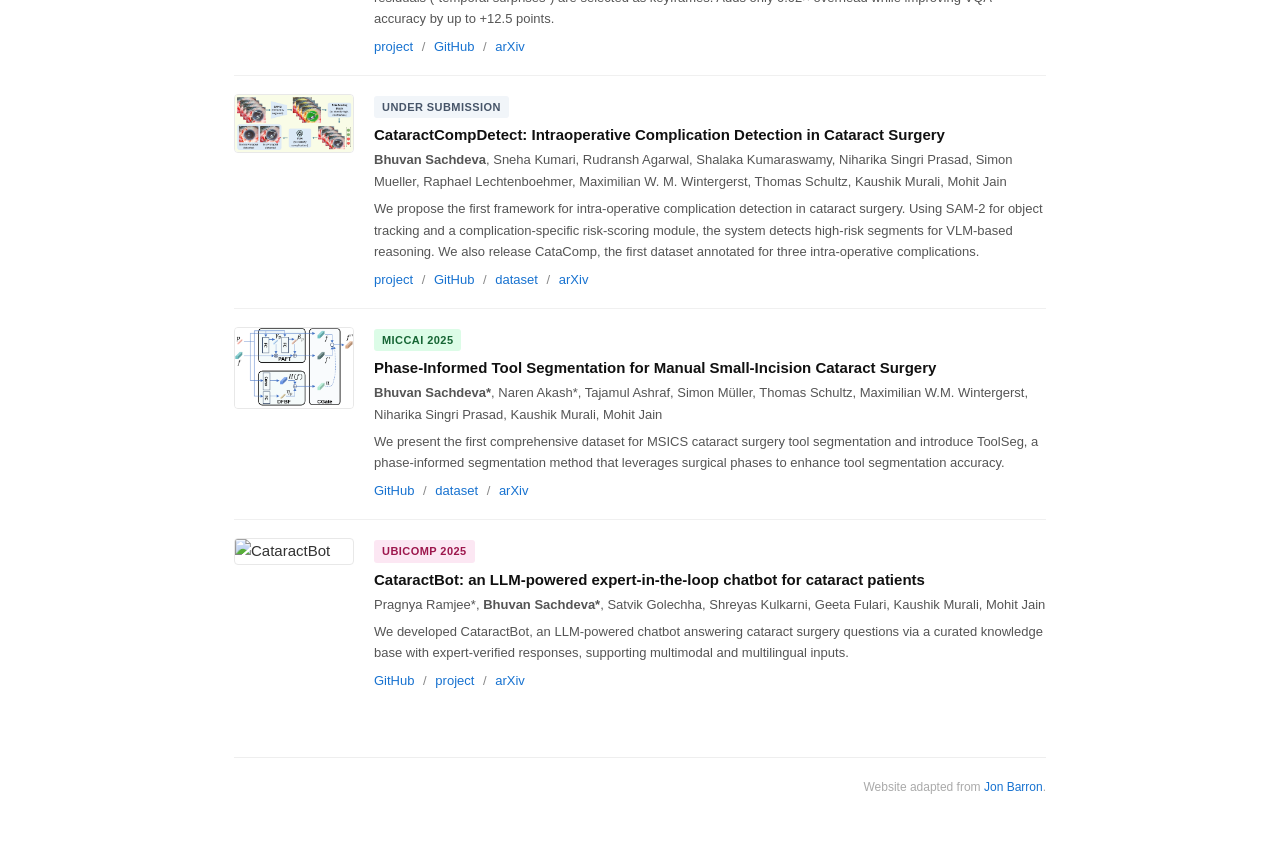
==== commit 842c9af8: "Remove BAGEL-RL review PDF and leave empty paper references" ====
--- a/index.html
+++ b/index.html
@@ -70,7 +70,7 @@
         <ul class="news-list">
           <li>
             <span class="news-date">Sep 2026</span>
-            <span class="news-text"><a href="data/BAGEL-RL-v0.pdf">BAGEL-RL: Low-Rank Reinforcement Learning for Interleaved Visual Reasoning</a> accepted to <strong>Embodied Spatial Reasoning @ NeurIPS 2026</strong>!</span>
+            <span class="news-text"><a href="">BAGEL-RL: Low-Rank Reinforcement Learning for Interleaved Visual Reasoning</a> accepted to <strong>Embodied Spatial Reasoning @ NeurIPS 2026</strong>!</span>
           </li>
           <li>
             <span class="news-date">Sep 2026</span>
@@ -109,12 +109,9 @@
           </div>
           <div class="paper-info">
             <div class="venue-badge neurips">Embodied Spatial Reasoning @ NeurIPS 2026</div>
-            <a class="paper-title" href="data/BAGEL-RL-v0.pdf">BAGEL-RL: Low-Rank Reinforcement Learning for Interleaved Visual Reasoning</a>
+            <a class="paper-title" href="">BAGEL-RL: Low-Rank Reinforcement Learning for Interleaved Visual Reasoning</a>
             <p class="paper-authors"><strong>Bhuvan Sachdeva</strong>, Vineeth N. Balasubramanian</p>
             <p class="paper-desc">We introduce a parameter-efficient adaptation of BAGEL using Group Relative Policy Optimization (GRPO) with Low-Rank Adaptation (LoRA) for interleaved visual reasoning. BAGEL-RL improves average benchmark performance from 62.49% to 70.36% while updating only 2.6% of the model parameters.</p>
-            <div class="paper-links">
-              <a href="data/BAGEL-RL-v0.pdf">PDF</a>
-            </div>
           </div>
         </div>
 
--- a/stylesheet.css
+++ b/stylesheet.css
@@ -98,6 +98,10 @@
 .profile-photo {
   flex-shrink: 0;
   width: 240px;
+  aspect-ratio: 4 / 5;
+  align-self: center;
+  overflow: hidden;
+  border-radius: 6px;
 }
 
 .profile-photo img {
@@ -105,7 +109,9 @@
   height: 100%;
   border-radius: 6px;
   object-fit: cover;
-  object-position: center top;
+  object-position: 44% center;
+  transform: scale(1.3);
+  transform-origin: center bottom;
   display: block;
 }
 
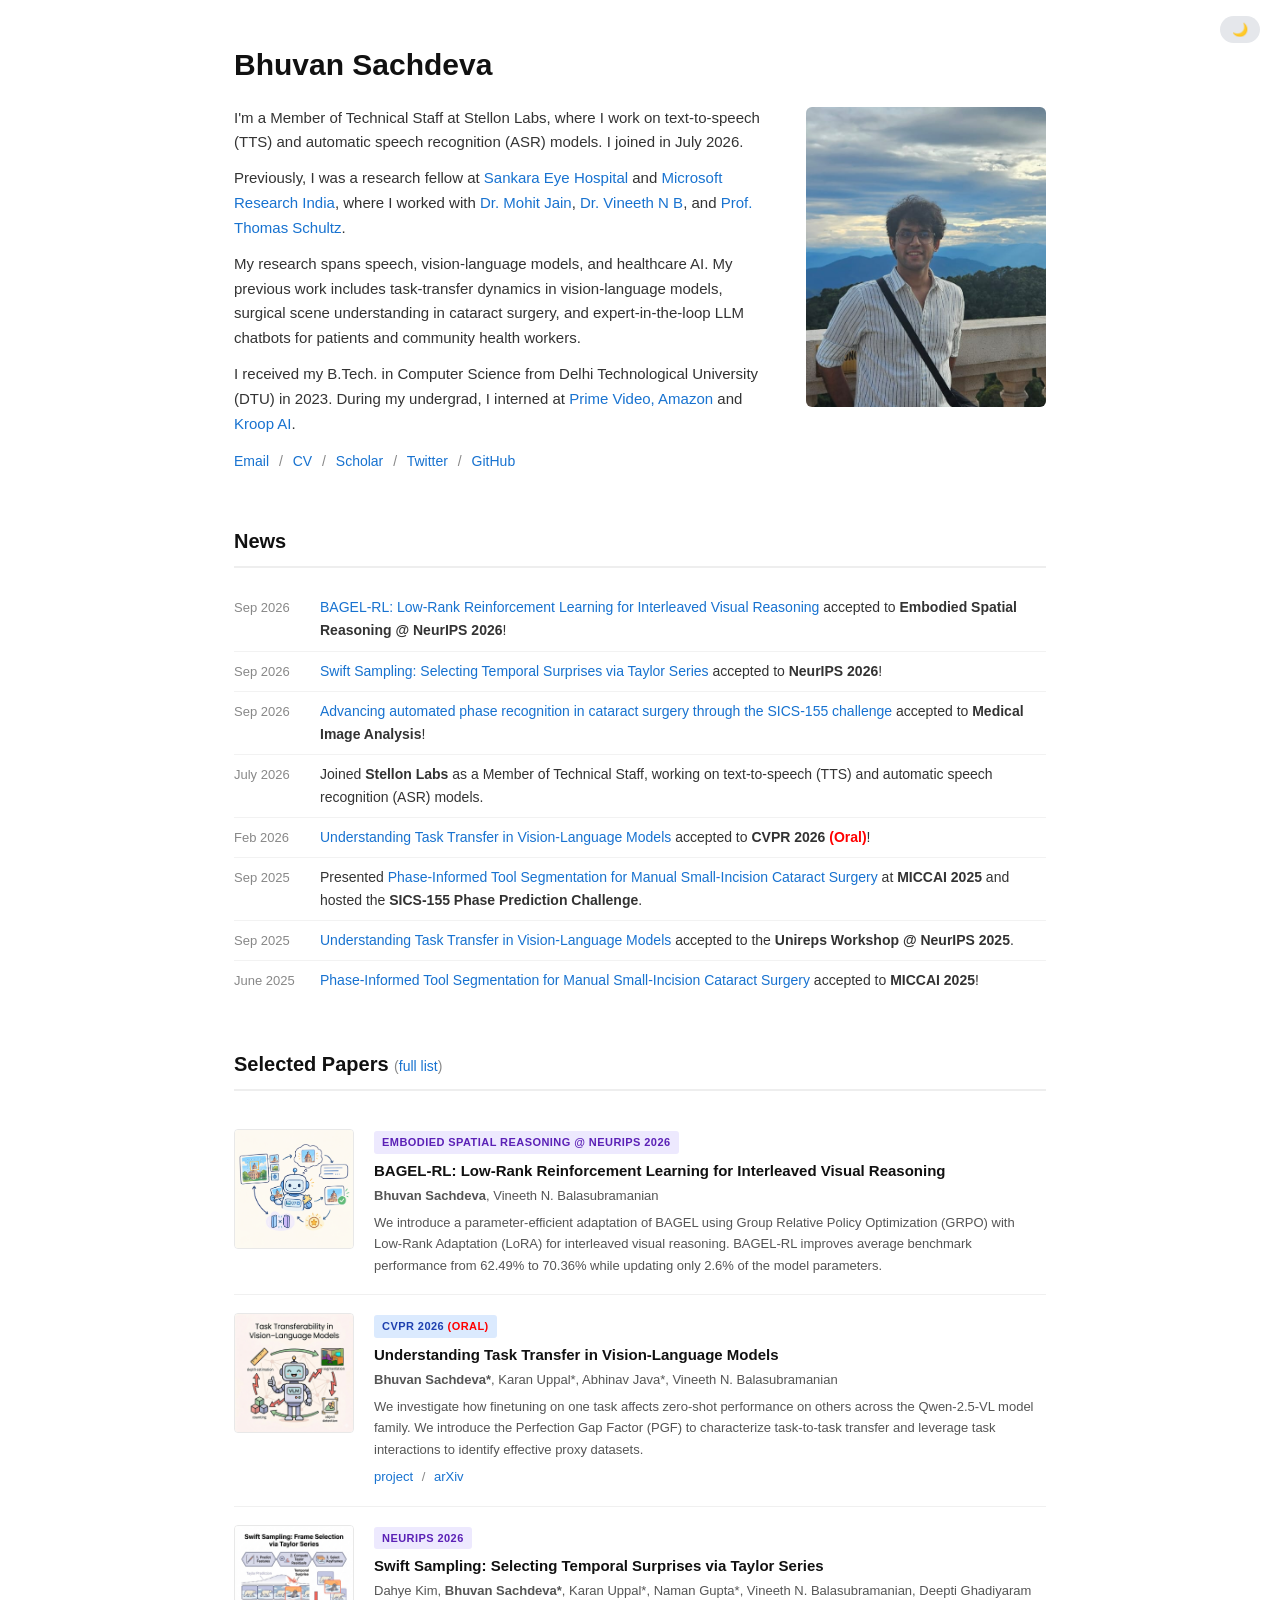
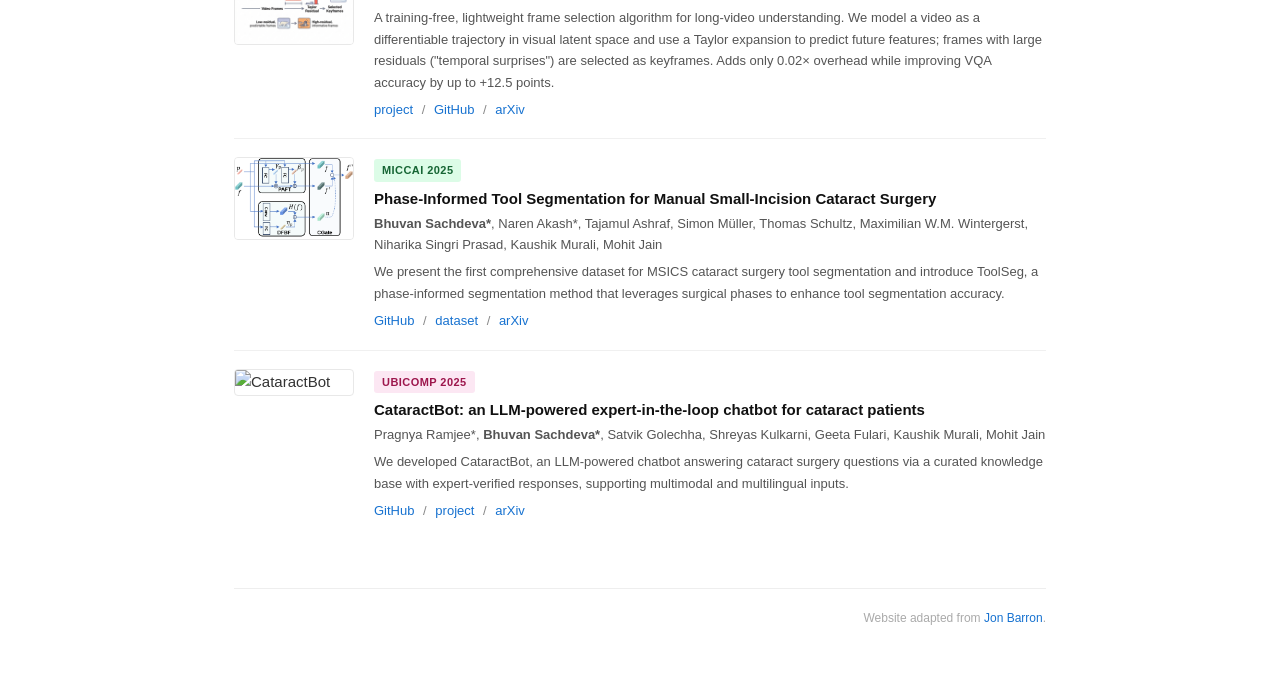
==== commit dcfa7a3b: "Add SICS-155 journal paper, curate selected papers, and update CV" ====
--- a/index.html
+++ b/index.html
@@ -77,6 +77,10 @@
             <span class="news-text"><a href="https://kim-dahye.github.io/swift-sampling/">Swift Sampling: Selecting Temporal Surprises via Taylor Series</a> accepted to <strong>NeurIPS 2026</strong>!</span>
           </li>
           <li>
+            <span class="news-date">Sep 2026</span>
+            <span class="news-text"><a href="https://www.sciencedirect.com/science/article/pii/S1361841526003828">Advancing automated phase recognition in cataract surgery through the SICS-155 challenge</a> accepted to <strong>Medical Image Analysis</strong>!</span>
+          </li>
+          <li>
             <span class="news-date">July 2026</span>
             <span class="news-text">Joined <strong>Stellon Labs</strong> as a Member of Technical Staff, working on text-to-speech (TTS) and automatic speech recognition (ASR) models.</span>
           </li>
@@ -153,27 +157,6 @@
 
         <div class="paper-card highlight-paper">
           <div class="paper-thumb">
-            <img src="images/CataComp.jpg" alt="CataractCompDetect">
-          </div>
-          <div class="paper-info">
-            <div class="venue-badge submission">Under Submission</div>
-            <a class="paper-title" href="https://arxiv.org/pdf/2511.18968">CataractCompDetect: Intraoperative Complication Detection in Cataract Surgery</a>
-            <p class="paper-authors"><strong>Bhuvan Sachdeva</strong>, Sneha Kumari, Rudransh Agarwal, Shalaka Kumaraswamy, Niharika Singri Prasad, Simon Mueller, Raphael Lechtenboehmer, Maximilian W. M. Wintergerst, Thomas Schultz, Kaushik Murali, Mohit Jain</p>
-            <p class="paper-desc">We propose the first framework for intra-operative complication detection in cataract surgery. Using SAM-2 for object tracking and a complication-specific risk-scoring module, the system detects high-risk segments for VLM-based reasoning. We also release CataComp, the first dataset annotated for three intra-operative complications.</p>
-            <div class="paper-links">
-              <a href="https://sri-kanchi-kamakoti-medical-trust.github.io/sics-comp-detect/">project</a>
-              <span class="sep">/</span>
-              <a href="https://github.com/Sri-Kanchi-Kamakoti-Medical-Trust/CataCompDetect">GitHub</a>
-              <span class="sep">/</span>
-              <a href="https://huggingface.co/datasets/SankaraEyeHospital/Catacomp-104">dataset</a>
-              <span class="sep">/</span>
-              <a href="https://arxiv.org/pdf/2511.18968">arXiv</a>
-            </div>
-          </div>
-        </div>
-
-        <div class="paper-card highlight-paper">
-          <div class="paper-thumb">
             <img src="images/ToolSeg.png" alt="ToolSeg">
           </div>
           <div class="paper-info">
--- a/stylesheet.css
+++ b/stylesheet.css
@@ -221,6 +221,7 @@
   color: #5b21b6;
 }
 
+.venue-badge.media,
 .venue-badge.miccai {
   background: #dcfce7;
   color: #166534;
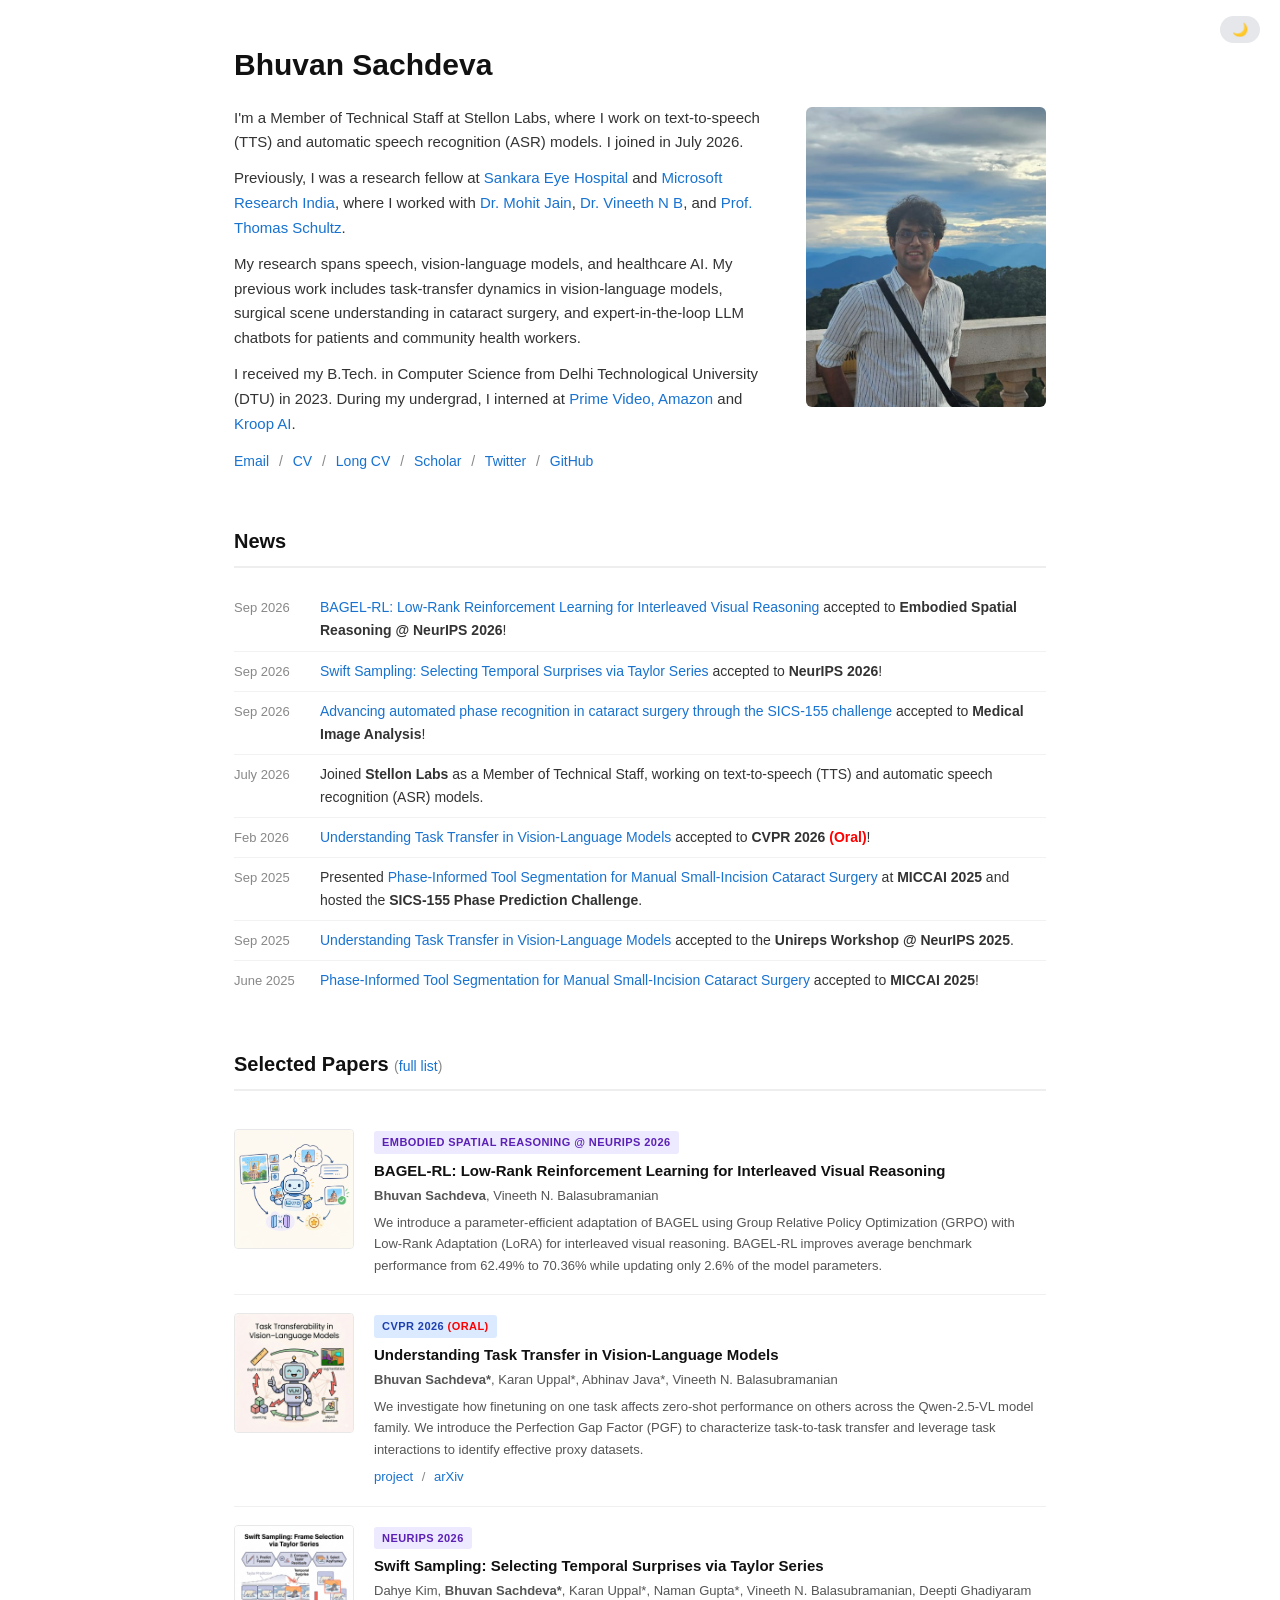
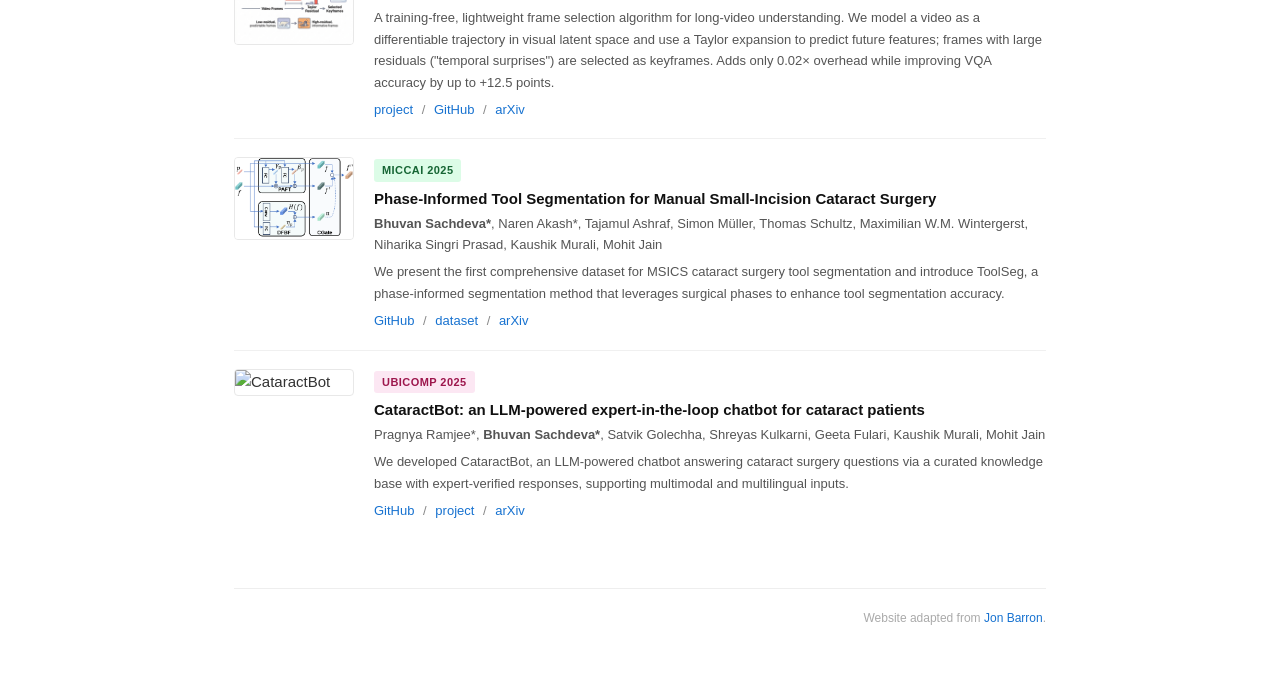
==== commit 796cdc38: "Add long CV link to homepage" ====
--- a/index.html
+++ b/index.html
@@ -52,6 +52,8 @@
             <span class="sep">/</span>
             <a href="data/BhuvanSachdeva-CV.pdf">CV</a>
             <span class="sep">/</span>
+            <a href="data/BhuvanSachdeva-Long-CV.pdf">Long CV</a>
+            <span class="sep">/</span>
             <a href="https://scholar.google.com/citations?user=4wp1xtwAAAAJ&hl=en">Scholar</a>
             <span class="sep">/</span>
             <a href="https://x.com/SachdevaBhuvan">Twitter</a>
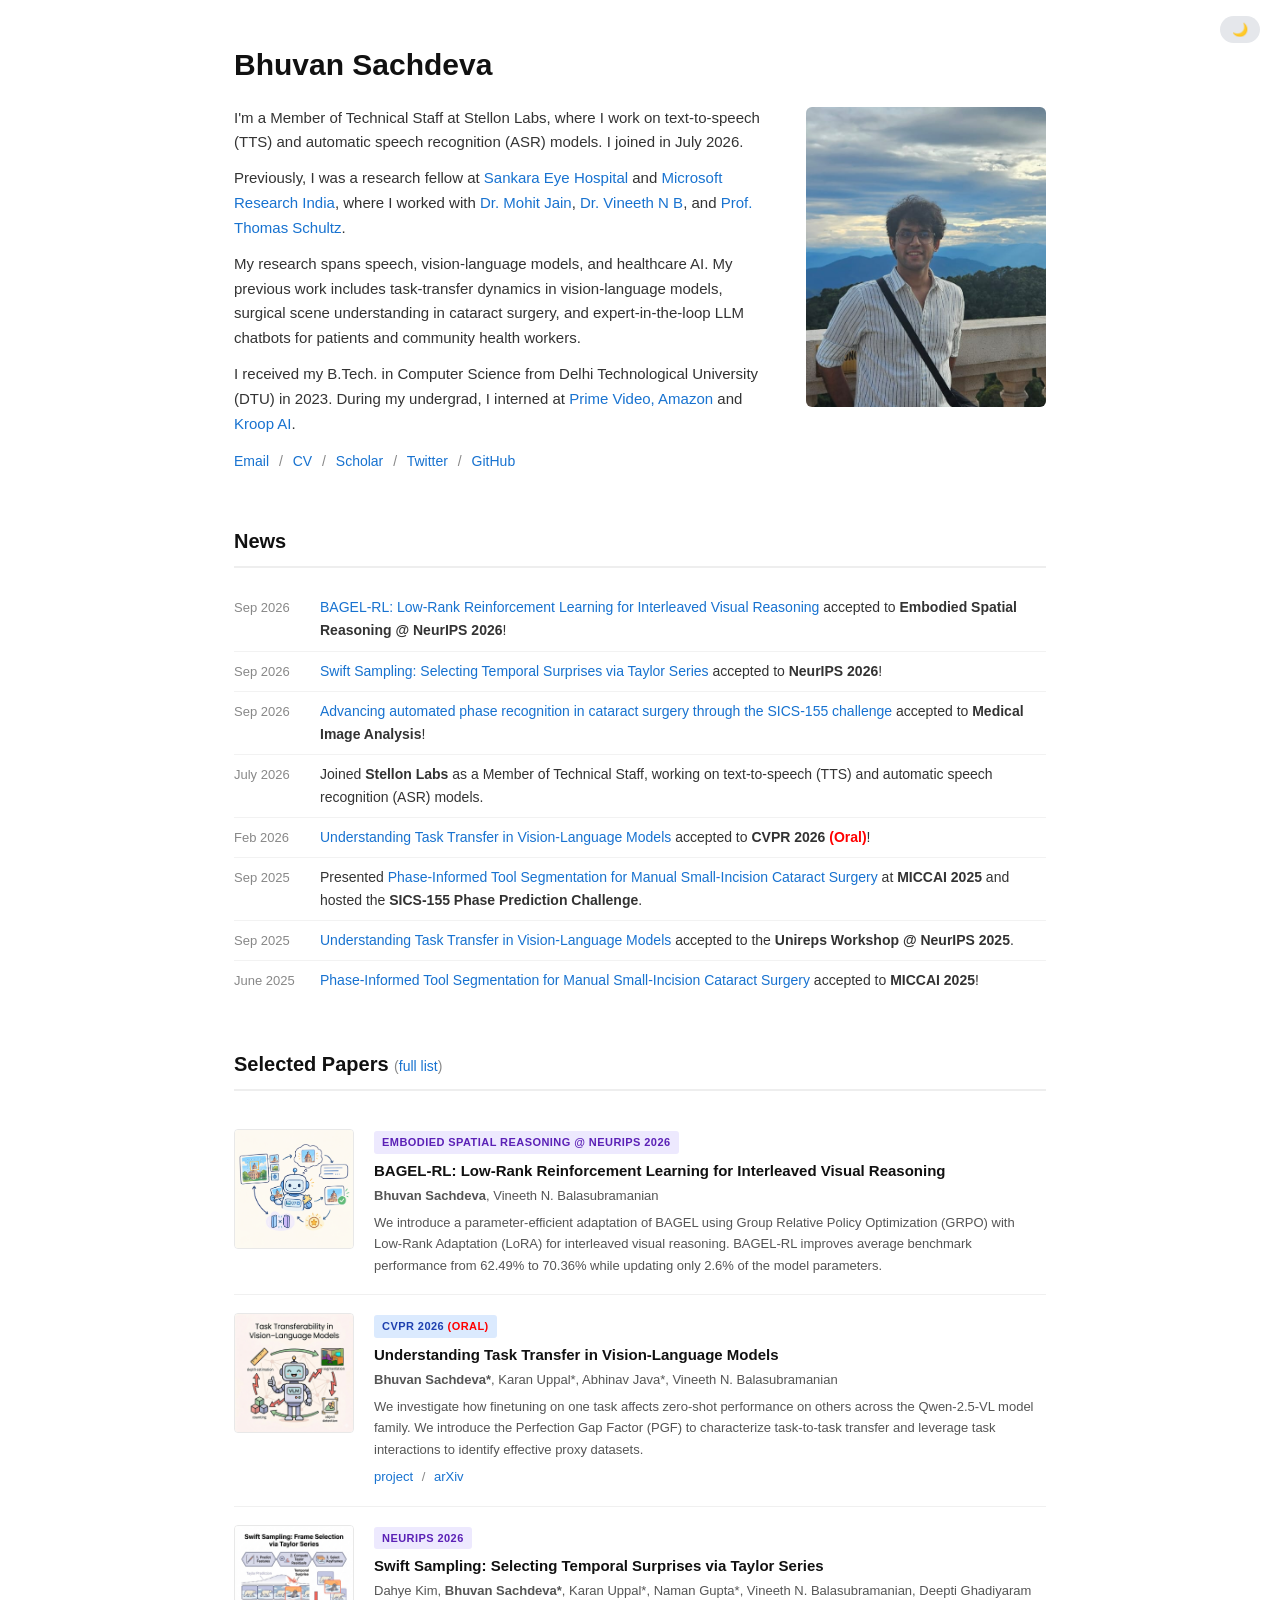
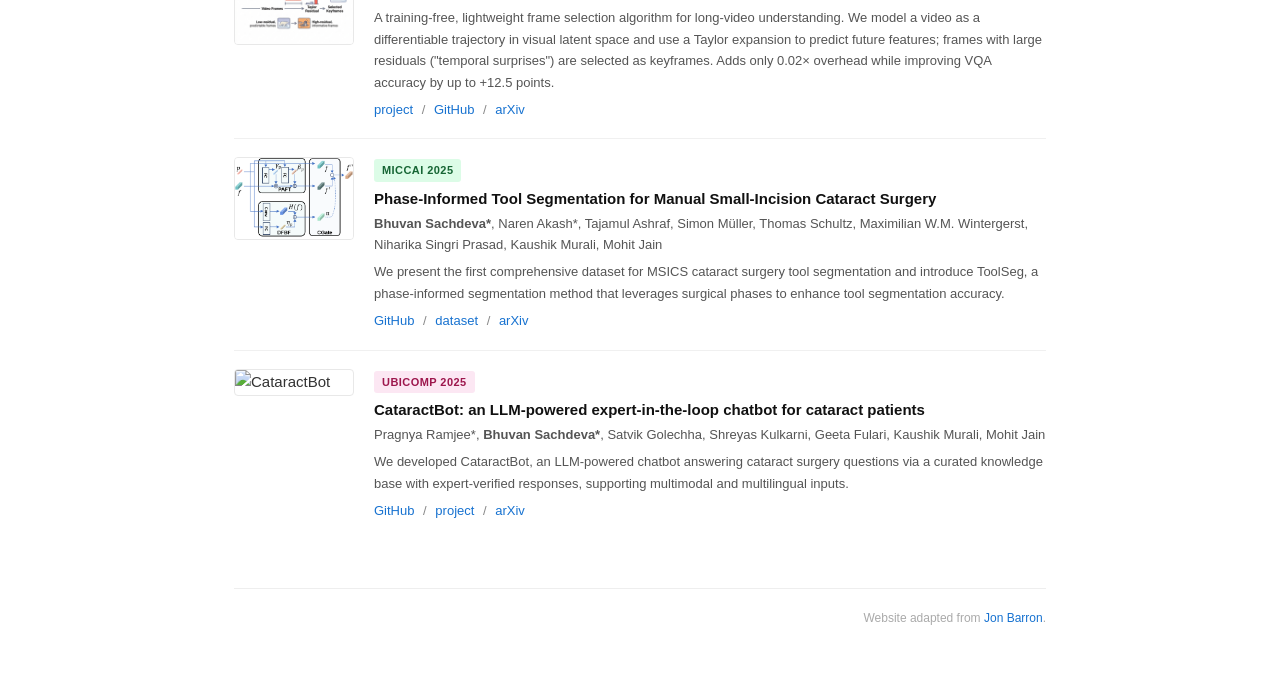
==== commit e47a99cd: "Rename full CV and remove homepage link" ====
--- a/index.html
+++ b/index.html
@@ -52,8 +52,6 @@
             <span class="sep">/</span>
             <a href="data/BhuvanSachdeva-CV.pdf">CV</a>
             <span class="sep">/</span>
-            <a href="data/BhuvanSachdeva-Long-CV.pdf">Long CV</a>
-            <span class="sep">/</span>
             <a href="https://scholar.google.com/citations?user=4wp1xtwAAAAJ&hl=en">Scholar</a>
             <span class="sep">/</span>
             <a href="https://x.com/SachdevaBhuvan">Twitter</a>
